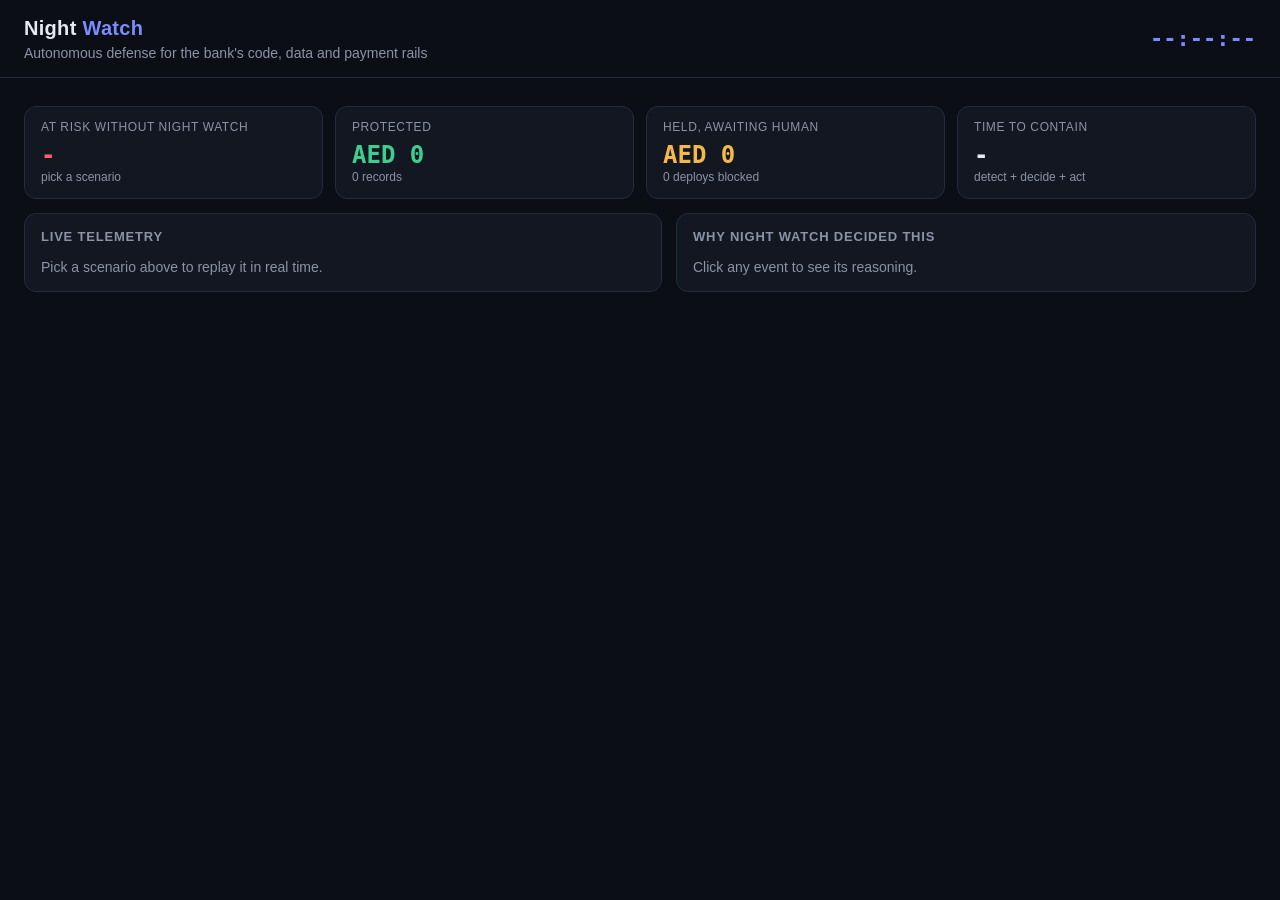
==== web/index.html @ d63eaabb "Night Watch v1: autonomous defense for code, data and payment rails Detection engine, diff scanner, " ====
<!doctype html>
<html lang="en">
<head>
<meta charset="utf-8">
<meta name="viewport" content="width=device-width, initial-scale=1">
<title>Night Watch</title>
<style>
  :root {
    --bg: #0b0e14; --panel: #121722; --panel2: #171d2b; --line: #232b3d;
    --text: #e6e9f0; --muted: #8b93a7; --accent: #7c8cff;
    --ok: #3ecf8e; --warn: #f5b84a; --bad: #ff5d6c; --devin: #31c6c6;
    --mono: ui-monospace, SFMono-Regular, Menlo, Consolas, monospace;
  }
  * { box-sizing: border-box; }
  body { margin: 0; background: var(--bg); color: var(--text);
         font: 14px/1.45 -apple-system, BlinkMacSystemFont, "Segoe UI", Inter, sans-serif; }
  header { display: flex; align-items: center; gap: 16px; padding: 14px 24px; border-bottom: 1px solid var(--line); }
  .logo { font-weight: 700; font-size: 20px; letter-spacing: .3px; }
  .logo span { color: var(--accent); }
  .tag { color: var(--muted); }
  .clock { margin-left: auto; font: 600 22px var(--mono); color: var(--accent); }
  .bar { display: flex; flex-wrap: wrap; gap: 8px; padding: 14px 24px; }
  button { font: inherit; cursor: pointer; border-radius: 8px; border: 1px solid var(--line);
           background: var(--panel2); color: var(--text); padding: 8px 14px; }
  button:hover { border-color: var(--accent); }
  button.active { background: var(--accent); border-color: var(--accent); color: #fff; }
  button:disabled { opacity: .5; cursor: default; }
  .kpis { display: grid; grid-template-columns: repeat(4, 1fr); gap: 12px; padding: 0 24px 14px; }
  .kpi { background: var(--panel); border: 1px solid var(--line); border-radius: 12px; padding: 12px 16px; }
  .kpi .label { color: var(--muted); font-size: 12px; text-transform: uppercase; letter-spacing: .6px; }
  .kpi .value { font: 700 24px var(--mono); margin-top: 4px; }
  .kpi .sub { color: var(--muted); font-size: 12px; }
  .bad { color: var(--bad); } .ok { color: var(--ok); } .warn { color: var(--warn); }
  main { display: grid; grid-template-columns: minmax(0, 1.1fr) minmax(0, 1fr); gap: 14px; padding: 0 24px 24px; }
  .panel { background: var(--panel); border: 1px solid var(--line); border-radius: 12px; padding: 14px 16px; min-width: 0; }
  .panel h2 { margin: 0 0 10px; font-size: 13px; text-transform: uppercase; letter-spacing: .8px; color: var(--muted); }
  #feed { display: flex; flex-direction: column; gap: 8px; max-height: 64vh; overflow: auto; }
  .ev { display: grid; grid-template-columns: 54px 1fr auto; gap: 10px; align-items: center; padding: 10px 12px;
        background: var(--panel2); border: 1px solid var(--line); border-left: 4px solid var(--ok);
        border-radius: 8px; cursor: pointer; animation: in .25s ease-out; }
  .ev.CONTAIN { border-left-color: var(--warn); } .ev.BLOCK { border-left-color: var(--bad); }
  .ev.sel { outline: 1px solid var(--accent); }
  .ev time { font: 12px var(--mono); color: var(--muted); }
  .ev .desc { overflow: hidden; text-overflow: ellipsis; }
  .ev .meta { font-size: 12px; color: var(--muted); }
  .badge { font: 700 11px var(--mono); padding: 3px 8px; border-radius: 6px; }
  .badge.ALLOW { background: #173b2c; color: var(--ok); } .badge.CONTAIN { background: #3d3016; color: var(--warn); }
  .badge.BLOCK { background: #45161d; color: var(--bad); }
  .score { height: 4px; background: var(--line); border-radius: 2px; margin-top: 6px; }
  .score i { display: block; height: 100%; border-radius: 2px; }
  .right { display: flex; flex-direction: column; gap: 14px; min-width: 0; }
  .sig { display: grid; grid-template-columns: 40px 1fr; gap: 8px; padding: 6px 0; border-bottom: 1px dashed var(--line); }
  .sig b { font: 700 13px var(--mono); color: var(--bad); }
  .sig code { display: block; font: 12px var(--mono); color: var(--warn); margin-top: 2px; word-break: break-all; }
  .sig .c { font: 600 11px var(--mono); color: var(--muted); }
  ol.play { margin: 6px 0 0; padding-left: 20px; } ol.play li { margin: 3px 0; animation: in .3s ease-out both; }
  .explain { color: var(--muted); margin-bottom: 8px; }
  pre.diff { font: 12px/1.5 var(--mono); background: #0d111a; border: 1px solid var(--line); border-radius: 8px;
             padding: 10px; overflow: auto; margin: 8px 0 0; }
  pre.diff .a { color: var(--ok); } pre.diff .r { color: var(--bad); }
  pre.diff .flag { background: rgba(255, 93, 108, .18); outline: 1px solid rgba(255,93,108,.5); }
  #pager { display: none; border-color: var(--bad); box-shadow: 0 0 0 1px var(--bad), 0 0 30px rgba(255,93,108,.25); }
  #pager .t { font-weight: 700; font-size: 16px; }
  #pager .btns { display: flex; gap: 8px; margin-top: 10px; flex-wrap: wrap; }
  #pager .yes { background: var(--bad); border-color: var(--bad); color: #fff; }
  #devin { display: none; border-color: var(--devin); }
  #devin h2 { color: var(--devin); }
  #devin pre { white-space: pre-wrap; font: 12px/1.5 var(--mono); background: #0d1a1a; border: 1px solid #1d4444;
               border-radius: 8px; padding: 10px; margin: 8px 0; max-height: 220px; overflow: auto; }
  .pulse { display: inline-block; width: 8px; height: 8px; border-radius: 50%; background: var(--devin);
           margin-right: 6px; animation: pulse 1.2s infinite; }
  .empty { color: var(--muted); }
  @keyframes in { from { opacity: 0; transform: translateY(-4px); } to { opacity: 1; transform: none; } }
  @keyframes pulse { 50% { opacity: .2; } }
  @media (max-width: 900px) {
    main { grid-template-columns: 1fr; } .kpis { grid-template-columns: repeat(2, 1fr); }
    header, .bar, .kpis, main { padding-left: 16px; padding-right: 16px; }
  }
</style>
</head>
<body>
<header>
  <div>
    <div class="logo">Night <span>Watch</span></div>
    <div class="tag">Autonomous defense for the bank's code, data and payment rails</div>
  </div>
  <div class="clock" id="clock">--:--:--</div>
</header>

<div class="bar" id="scenarios"></div>

<section class="kpis">
  <div class="kpi"><div class="label">At risk without Night Watch</div>
    <div class="value bad" id="k-risk">-</div><div class="sub" id="k-risk-sub">pick a scenario</div></div>
  <div class="kpi"><div class="label">Protected</div>
    <div class="value ok" id="k-prot">AED 0</div><div class="sub" id="k-prot-sub">0 records</div></div>
  <div class="kpi"><div class="label">Held, awaiting human</div>
    <div class="value warn" id="k-held">AED 0</div><div class="sub" id="k-held-sub">0 deploys blocked</div></div>
  <div class="kpi"><div class="label">Time to contain</div>
    <div class="value" id="k-lat">-</div><div class="sub">detect + decide + act</div></div>
</section>

<main>
  <section class="panel">
    <h2>Live telemetry</h2>
    <div id="feed"><div class="empty">Pick a scenario above to replay it in real time.</div></div>
  </section>
  <div class="right">
    <section class="panel" id="pager">
      <h2>Page to on-call engineer</h2>
      <div class="t" id="p-title"></div>
      <div id="p-body"></div>
      <div class="btns"><button class="yes" id="p-yes"></button><button id="p-no"></button></div>
      <div id="p-result"></div>
    </section>
    <section class="panel" id="devin">
      <h2><span class="pulse"></span>Devin: autonomous remediation</h2>
      <div id="d-status"></div>
      <pre id="d-task"></pre>
    </section>
    <section class="panel">
      <h2>Why Night Watch decided this</h2>
      <div id="detail" class="empty">Click any event to see its reasoning.</div>
    </section>
  </div>
</main>

<script>
const $ = (id) => document.getElementById(id);
const aed = (n) => "AED " + Math.round(n).toLocaleString("en-US");
const esc = (s) => String(s ?? "").replace(/[&<>"]/g, (c) => ({ "&": "&amp;", "<": "&lt;", ">": "&gt;", '"': "&quot;" }[c]));
const ICON = { api_call: "API", commit: "GIT", deploy: "CI", db_query: "DB" };
let source = null, decisions = {}, latencies = [], atRisk = null, pending = null;

async function loadScenarios() {
  const list = await (await fetch("/api/scenarios")).json();
  $("scenarios").innerHTML = list.map((s) => `<button data-id="${s.id}">${esc(s.name)}</button>`).join("");
  $("scenarios").querySelectorAll("button").forEach((b) => (b.onclick = () => run(b.dataset.id, b)));
}

function reset() {
  decisions = {}; latencies = []; pending = null;
  $("feed").innerHTML = ""; $("pager").style.display = "none"; $("devin").style.display = "none";
  $("detail").className = "empty"; $("detail").textContent = "Click any event to see its reasoning.";
  $("k-lat").textContent = "-"; totals({ protected_aed: 0, held_aed: 0, protected_rows: 0, blocked_deploys: 0 });
}

function run(id, btn) {
  if (source) source.close();
  document.querySelectorAll("#scenarios button").forEach((b) => b.classList.toggle("active", b === btn));
  reset();
  source = new EventSource("/api/run?scenario=" + id);
  source.addEventListener("start", (m) => {
    atRisk = JSON.parse(m.data).at_risk;
    const parts = [];
    if (atRisk.rows) parts.push(atRisk.rows.toLocaleString("en-US") + " customer records");
    if (atRisk.deploys) parts.push("backdoor in production");
    $("k-risk").textContent = atRisk.aed ? aed(atRisk.aed) : (atRisk.rows ? (atRisk.rows / 1e6).toFixed(1) + "M rows" : (atRisk.deploys ? "1 backdoor" : "AED 0"));
    $("k-risk-sub").textContent = parts.join(", ") || (atRisk.aed ? "drained to an offshore wallet" : "nothing malicious");
  });
  source.addEventListener("decision", (m) => onDecision(JSON.parse(m.data)));
  source.addEventListener("devin", (m) => onDevin(JSON.parse(m.data)));
  source.addEventListener("done", () => source.close());
}

function totals(t) {
  const rows = (t.protected_rows || 0).toLocaleString("en-US") + " customer records";
  $("k-prot").textContent = !t.protected_aed && t.protected_rows ? (t.protected_rows / 1e6).toFixed(1) + "M rows" : aed(t.protected_aed);
  $("k-prot-sub").textContent = t.protected_rows ? rows + " never left" : "never left the bank";
  $("k-held").textContent = aed(t.held_aed);
  $("k-held-sub").textContent = (t.blocked_deploys || 0) + " deploys blocked";
}

function onDecision({ decision: d, totals: t, prompt }) {
  decisions[d.event_id] = d;
  $("clock").textContent = d.ts.slice(11, 19);
  latencies.push(d.latency_ms);
  if (d.action !== "ALLOW") $("k-lat").textContent = d.latency_ms.toFixed(2) + " ms";
  const col = d.action === "BLOCK" ? "var(--bad)" : d.action === "CONTAIN" ? "var(--warn)" : "var(--ok)";
  const el = document.createElement("div");
  el.className = "ev " + d.action;
  el.innerHTML = `<div><b>${ICON[d.kind] || "EV"}</b><br><time>${d.ts.slice(11, 19)}</time></div>
    <div style="min-width:0"><div class="desc">${esc(d.description)}</div>
      <div class="meta">${esc(d.identity)} · ${esc(d.network || "")} · risk ${d.score}/100</div>
      <div class="score"><i style="width:${d.score}%;background:${col}"></i></div></div>
    <span class="badge ${d.action}">${d.action}</span>`;
  el.onclick = () => show(d.event_id, el);
  $("feed").prepend(el);
  totals(t);
  if (d.action !== "ALLOW" && (!document.querySelector(".ev.sel") || prompt)) show(d.event_id, el);
  if (prompt) page(prompt);
}

function show(id, el) {
  const d = decisions[id];
  document.querySelectorAll(".ev").forEach((x) => x.classList.toggle("sel", x === el));
  const flagged = new Set(d.signals.map((s) => s.evidence).filter(Boolean));
  let html = `<div class="explain">${esc(d.explanation)}</div>`;
  if (d.signals.length) {
    html += d.signals.map((s) => `<div class="sig"><b>+${s.weight}</b><div>${esc(s.reason)} <span class="c">${s.code}</span>
      ${s.evidence && d.kind === "commit" ? `<code>${esc(s.evidence)}</code>` : ""}</div></div>`).join("");
  }
  if (d.diff) {
    html += `<pre class="diff">${d.diff.split("\n").map((l) => {
      const body = l.slice(1).trim();
      const cls = l.startsWith("+") && !l.startsWith("+++") ? "a" : l.startsWith("-") && !l.startsWith("---") ? "r" : "";
      return `<span class="${cls} ${flagged.has(body) ? "flag" : ""}">${esc(l)}</span>`;
    }).join("\n")}</pre>`;
  }
  if (d.playbook.length) {
    html += `<h2 style="margin-top:12px">Autonomous response</h2><ol class="play">` +
      d.playbook.map((p, i) => `<li style="animation-delay:${i * 0.18}s">${esc(p)}</li>`).join("") + "</ol>";
  }
  $("detail").className = ""; $("detail").innerHTML = html;
}

function page(p) {
  pending = p;
  $("pager").style.display = "block";
  $("p-title").textContent = p.title; $("p-body").textContent = p.body;
  $("p-yes").textContent = p.yes; $("p-no").textContent = p.no; $("p-result").innerHTML = "";
  $("p-yes").disabled = $("p-no").disabled = false;
}

async function respond(confirmed) {
  if (!pending) return;
  $("p-yes").disabled = $("p-no").disabled = true;
  const r = await (await fetch("/api/respond", { method: "POST", headers: { "Content-Type": "application/json" },
    body: JSON.stringify({ event_id: pending.event_id, confirmed }) })).json();
  $("p-result").innerHTML = `<ol class="play">${r.steps.map((s) => `<li>${esc(s)}</li>`).join("")}</ol>`;
  totals(r.totals); pending = null;
}
$("p-yes").onclick = () => respond(true);
$("p-no").onclick = () => respond(false);

function onDevin(r) {
  $("devin").style.display = "block";
  const st = {
    sent: `Session opened: <a style="color:var(--devin)" href="${esc(r.session)}" target="_blank">${esc(r.session)}</a>`,
    dry_run: "Dry run (no DEVIN_API_KEY set). This is the task Night Watch hands to Devin:",
    error: "Could not reach Devin (" + esc(r.error) + "). Task:",
  }[r.status];
  $("d-status").innerHTML = st; $("d-task").textContent = r.task;
}

loadScenarios();
</script>
</body>
</html>
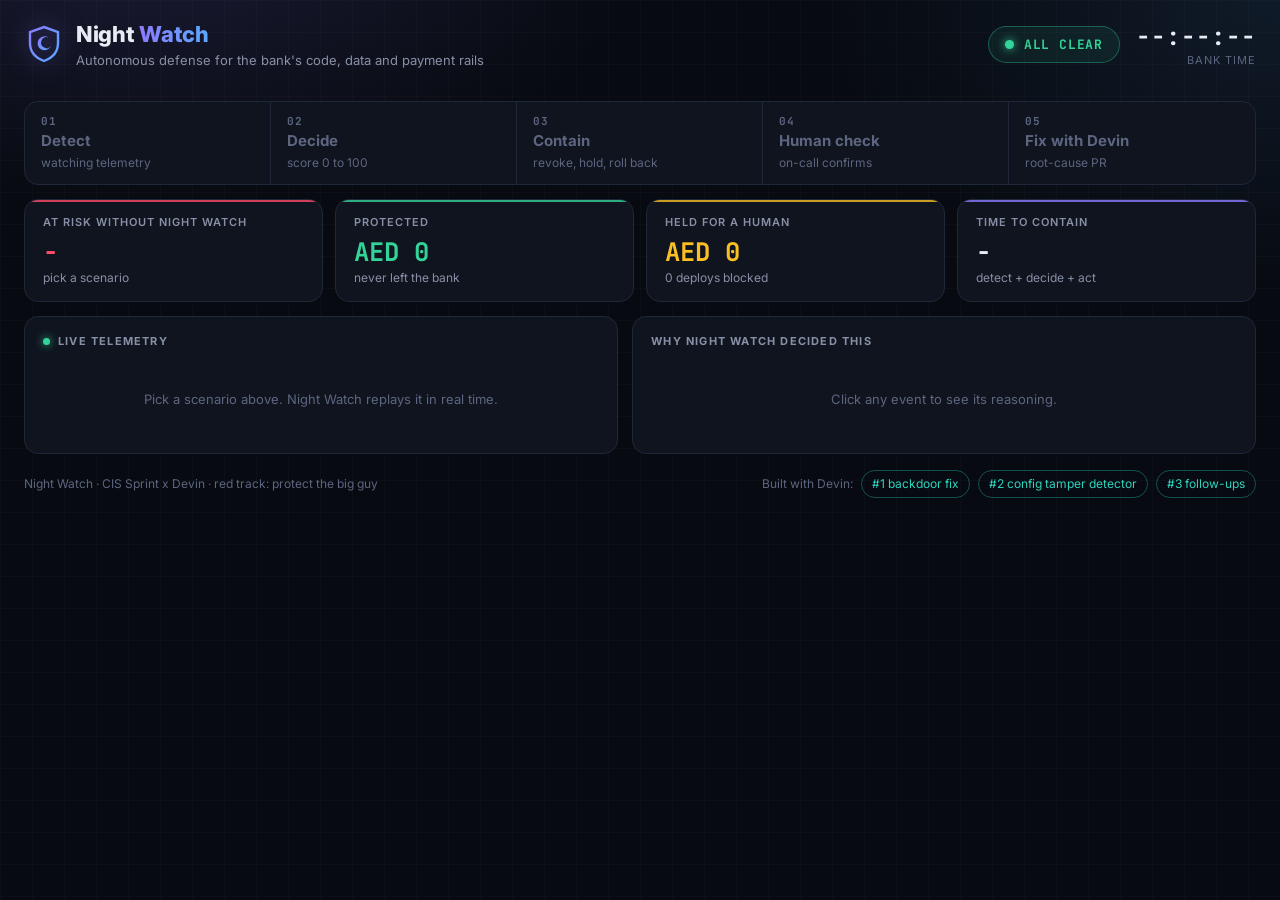
==== commit a0c7390c: "Dashboard redesign (same file as Saif-616/CIS-Hackathon design-v2) Co-Authored-By: Claude Opus 5.5 <" ====
--- a/web/index.html
+++ b/web/index.html
@@ -4,149 +4,327 @@
 <meta charset="utf-8">
 <meta name="viewport" content="width=device-width, initial-scale=1">
 <title>Night Watch</title>
+<link rel="preconnect" href="https://fonts.googleapis.com">
+<link rel="preconnect" href="https://fonts.gstatic.com" crossorigin>
+<link href="https://fonts.googleapis.com/css2?family=Inter:wght@400;500;600;700;800&family=JetBrains+Mono:wght@400;600;700&display=swap" rel="stylesheet">
 <style>
   :root {
-    --bg: #0b0e14; --panel: #121722; --panel2: #171d2b; --line: #232b3d;
-    --text: #e6e9f0; --muted: #8b93a7; --accent: #7c8cff;
-    --ok: #3ecf8e; --warn: #f5b84a; --bad: #ff5d6c; --devin: #31c6c6;
-    --mono: ui-monospace, SFMono-Regular, Menlo, Consolas, monospace;
+    --bg: #070a10; --panel: #0f141e; --panel2: #141b28; --line: #1f2838; --line2: #2a3549;
+    --text: #e8ebf2; --muted: #8790a6; --dim: #5d6680; --accent: #8b7bff; --accent2: #5aa9ff;
+    --ok: #34d399; --warn: #fbbf24; --bad: #ff4d6a; --devin: #2dd4bf;
+    --sans: Inter, -apple-system, BlinkMacSystemFont, "Segoe UI", sans-serif;
+    --mono: "JetBrains Mono", ui-monospace, SFMono-Regular, Menlo, Consolas, monospace;
   }
   * { box-sizing: border-box; }
-  body { margin: 0; background: var(--bg); color: var(--text);
-         font: 14px/1.45 -apple-system, BlinkMacSystemFont, "Segoe UI", Inter, sans-serif; }
-  header { display: flex; align-items: center; gap: 16px; padding: 14px 24px; border-bottom: 1px solid var(--line); }
-  .logo { font-weight: 700; font-size: 20px; letter-spacing: .3px; }
-  .logo span { color: var(--accent); }
-  .tag { color: var(--muted); }
-  .clock { margin-left: auto; font: 600 22px var(--mono); color: var(--accent); }
-  .bar { display: flex; flex-wrap: wrap; gap: 8px; padding: 14px 24px; }
-  button { font: inherit; cursor: pointer; border-radius: 8px; border: 1px solid var(--line);
-           background: var(--panel2); color: var(--text); padding: 8px 14px; }
-  button:hover { border-color: var(--accent); }
-  button.active { background: var(--accent); border-color: var(--accent); color: #fff; }
-  button:disabled { opacity: .5; cursor: default; }
-  .kpis { display: grid; grid-template-columns: repeat(4, 1fr); gap: 12px; padding: 0 24px 14px; }
-  .kpi { background: var(--panel); border: 1px solid var(--line); border-radius: 12px; padding: 12px 16px; }
-  .kpi .label { color: var(--muted); font-size: 12px; text-transform: uppercase; letter-spacing: .6px; }
-  .kpi .value { font: 700 24px var(--mono); margin-top: 4px; }
-  .kpi .sub { color: var(--muted); font-size: 12px; }
+  html, body { margin: 0; }
+  body { background: var(--bg); color: var(--text); font: 14px/1.5 var(--sans); min-height: 100vh;
+         background-image:
+           radial-gradient(900px 500px at 10% -10%, rgba(139,123,255,.16), transparent 60%),
+           radial-gradient(800px 500px at 100% 0%, rgba(90,169,255,.10), transparent 60%),
+           linear-gradient(rgba(255,255,255,.018) 1px, transparent 1px),
+           linear-gradient(90deg, rgba(255,255,255,.018) 1px, transparent 1px);
+         background-size: auto, auto, 32px 32px, 32px 32px; }
+  body.attack { background-image:
+           radial-gradient(900px 500px at 10% -10%, rgba(255,77,106,.20), transparent 60%),
+           radial-gradient(800px 500px at 100% 0%, rgba(255,77,106,.10), transparent 60%),
+           linear-gradient(rgba(255,255,255,.018) 1px, transparent 1px),
+           linear-gradient(90deg, rgba(255,255,255,.018) 1px, transparent 1px);
+         background-size: auto, auto, 32px 32px, 32px 32px; }
+  .wrap { max-width: 1480px; margin: 0 auto; padding: 0 24px 28px; }
+  a { color: var(--accent2); }
+
+  /* header */
+  header { display: flex; align-items: center; gap: 18px; padding: 18px 0 16px; }
+  .brand { display: flex; align-items: center; gap: 12px; }
+  .brand svg { width: 40px; height: 40px; filter: drop-shadow(0 0 12px rgba(139,123,255,.55)); }
+  .logo { font-weight: 800; font-size: 22px; letter-spacing: -.3px; }
+  .logo span { background: linear-gradient(90deg, var(--accent), var(--accent2)); -webkit-background-clip: text;
+               background-clip: text; color: transparent; }
+  .tag { color: var(--muted); font-size: 13px; }
+  .hright { margin-left: auto; display: flex; align-items: center; gap: 16px; }
+  .status { display: flex; align-items: center; gap: 10px; padding: 9px 16px; border-radius: 999px;
+            border: 1px solid rgba(52,211,153,.35); background: rgba(52,211,153,.08); color: var(--ok);
+            font: 700 13px var(--mono); letter-spacing: .8px; transition: all .3s; white-space: nowrap; }
+  .status i { width: 9px; height: 9px; border-radius: 50%; background: currentColor; box-shadow: 0 0 10px currentColor; }
+  .status.attack { color: var(--bad); border-color: rgba(255,77,106,.5); background: rgba(255,77,106,.12); animation: throb 1s infinite; }
+  .status.contained { color: var(--warn); border-color: rgba(251,191,36,.45); background: rgba(251,191,36,.10); }
+  .status.secured { color: var(--ok); border-color: rgba(52,211,153,.5); background: rgba(52,211,153,.12); }
+  .clockbox { text-align: right; }
+  .clock { font: 700 24px var(--mono); color: var(--text); letter-spacing: 1px; }
+  .clocklbl { font-size: 11px; color: var(--dim); text-transform: uppercase; letter-spacing: 1px; }
+
+  /* scenarios */
+  .scen { display: grid; grid-template-columns: repeat(5, minmax(0, 1fr)); gap: 10px; margin-bottom: 14px; }
+  .sc { text-align: left; cursor: pointer; border-radius: 14px; border: 1px solid var(--line); background: var(--panel);
+        color: var(--text); padding: 12px 14px; font: inherit; transition: transform .15s, border-color .15s, background .15s; }
+  .sc:hover { transform: translateY(-2px); border-color: var(--line2); }
+  .sc .ic { font: 700 11px var(--mono); padding: 3px 7px; border-radius: 6px; background: var(--panel2);
+            color: var(--muted); border: 1px solid var(--line2); }
+  .sc .nm { font-weight: 700; margin: 8px 0 2px; font-size: 14px; }
+  .sc .bl { color: var(--muted); font-size: 12px; line-height: 1.4; }
+  .sc.atk .ic { color: var(--bad); border-color: rgba(255,77,106,.3); }
+  .sc.safe .ic { color: var(--ok); border-color: rgba(52,211,153,.3); }
+  .sc.devinbuilt .nm::after { content: "built by Devin"; margin-left: 6px; font: 600 10px var(--mono); color: var(--devin);
+            border: 1px solid rgba(45,212,191,.4); border-radius: 5px; padding: 1px 5px; vertical-align: 2px; }
+  .sc.active { border-color: var(--accent); background: linear-gradient(180deg, rgba(139,123,255,.16), var(--panel));
+               box-shadow: 0 0 0 1px var(--accent), 0 8px 30px rgba(139,123,255,.18); }
+
+  /* kill chain */
+  .chain { display: grid; grid-template-columns: repeat(5, minmax(0, 1fr)); gap: 0; margin-bottom: 14px;
+           background: var(--panel); border: 1px solid var(--line); border-radius: 14px; overflow: hidden; }
+  .st { padding: 12px 16px; position: relative; color: var(--dim); transition: all .35s; border-right: 1px solid var(--line); }
+  .st:last-child { border-right: 0; }
+  .st .n { font: 700 11px var(--mono); letter-spacing: 1px; }
+  .st .l { font-weight: 700; font-size: 15px; margin-top: 2px; }
+  .st .d { font-size: 12px; margin-top: 2px; min-height: 18px; }
+  .st.on { color: var(--text); background: linear-gradient(180deg, rgba(255,77,106,.14), transparent); }
+  .st.on .n { color: var(--bad); }
+  .st.on.good { background: linear-gradient(180deg, rgba(52,211,153,.12), transparent); } .st.on.good .n { color: var(--ok); }
+  .st.on.dv { background: linear-gradient(180deg, rgba(45,212,191,.16), transparent); } .st.on.dv .n { color: var(--devin); }
+  .st.on .d { color: var(--muted); }
+  .st::after { content: ""; position: absolute; left: 0; bottom: 0; height: 3px; width: 0; transition: width .5s; background: var(--bad); }
+  .st.on::after { width: 100%; } .st.on.good::after { background: var(--ok); } .st.on.dv::after { background: var(--devin); }
+
+  /* kpis */
+  .kpis { display: grid; grid-template-columns: repeat(4, minmax(0, 1fr)); gap: 12px; margin-bottom: 14px; }
+  .kpi { background: var(--panel); border: 1px solid var(--line); border-radius: 14px; padding: 14px 18px; position: relative; overflow: hidden; }
+  .kpi::before { content: ""; position: absolute; inset: 0 0 auto 0; height: 2px; background: var(--c, var(--line2)); opacity: .8; }
+  .kpi .label { color: var(--muted); font-size: 11px; text-transform: uppercase; letter-spacing: 1px; font-weight: 600; }
+  .kpi .value { font: 700 clamp(18px, 2vw, 28px)/1.2 var(--mono); margin-top: 6px; white-space: nowrap; overflow: hidden; text-overflow: ellipsis; }
+  .kpi .sub { color: var(--muted); font-size: 12px; margin-top: 2px; }
   .bad { color: var(--bad); } .ok { color: var(--ok); } .warn { color: var(--warn); }
-  main { display: grid; grid-template-columns: minmax(0, 1.1fr) minmax(0, 1fr); gap: 14px; padding: 0 24px 24px; }
-  .panel { background: var(--panel); border: 1px solid var(--line); border-radius: 12px; padding: 14px 16px; min-width: 0; }
-  .panel h2 { margin: 0 0 10px; font-size: 13px; text-transform: uppercase; letter-spacing: .8px; color: var(--muted); }
-  #feed { display: flex; flex-direction: column; gap: 8px; max-height: 64vh; overflow: auto; }
-  .ev { display: grid; grid-template-columns: 54px 1fr auto; gap: 10px; align-items: center; padding: 10px 12px;
-        background: var(--panel2); border: 1px solid var(--line); border-left: 4px solid var(--ok);
-        border-radius: 8px; cursor: pointer; animation: in .25s ease-out; }
-  .ev.CONTAIN { border-left-color: var(--warn); } .ev.BLOCK { border-left-color: var(--bad); }
-  .ev.sel { outline: 1px solid var(--accent); }
-  .ev time { font: 12px var(--mono); color: var(--muted); }
-  .ev .desc { overflow: hidden; text-overflow: ellipsis; }
-  .ev .meta { font-size: 12px; color: var(--muted); }
-  .badge { font: 700 11px var(--mono); padding: 3px 8px; border-radius: 6px; }
-  .badge.ALLOW { background: #173b2c; color: var(--ok); } .badge.CONTAIN { background: #3d3016; color: var(--warn); }
-  .badge.BLOCK { background: #45161d; color: var(--bad); }
-  .score { height: 4px; background: var(--line); border-radius: 2px; margin-top: 6px; }
-  .score i { display: block; height: 100%; border-radius: 2px; }
+
+  /* layout */
+  main { display: grid; grid-template-columns: minmax(0, 1fr) minmax(0, 1.05fr); gap: 14px; }
+  .panel { background: var(--panel); border: 1px solid var(--line); border-radius: 14px; padding: 16px 18px; min-width: 0; }
+  .panel h2 { margin: 0 0 12px; font-size: 11px; text-transform: uppercase; letter-spacing: 1.2px; color: var(--muted); font-weight: 700;
+              display: flex; align-items: center; gap: 8px; }
+  .live { width: 7px; height: 7px; border-radius: 50%; background: var(--ok); box-shadow: 0 0 8px var(--ok); animation: pulse 1.4s infinite; }
+  #feed { display: flex; flex-direction: column; gap: 8px; max-height: 70vh; overflow: auto; }
+  .ev { display: grid; grid-template-columns: 44px minmax(0,1fr) auto; gap: 12px; align-items: center; padding: 11px 12px;
+        background: var(--panel2); border: 1px solid var(--line); border-radius: 10px; cursor: pointer; animation: in .3s ease-out;
+        transition: border-color .15s; }
+  .ev:hover { border-color: var(--line2); }
+  .ev.BLOCK { border-color: rgba(255,77,106,.35); background: linear-gradient(90deg, rgba(255,77,106,.10), var(--panel2) 40%); }
+  .ev.CONTAIN { border-color: rgba(251,191,36,.35); }
+  .ev.sel { box-shadow: 0 0 0 1px var(--accent); }
+  .ring { width: 44px; height: 44px; position: relative; }
+  .ring svg { transform: rotate(-90deg); }
+  .ring b { position: absolute; inset: 0; display: grid; place-items: center; font: 700 12px var(--mono); }
+  .ev .desc { font-weight: 600; overflow: hidden; text-overflow: ellipsis; white-space: nowrap; }
+  .ev .meta { font-size: 12px; color: var(--muted); overflow: hidden; text-overflow: ellipsis; white-space: nowrap; }
+  .ev .meta .k { font: 700 10px var(--mono); color: var(--text); background: var(--line); border-radius: 4px; padding: 1px 5px; margin-right: 6px; }
+  .badge { font: 700 11px var(--mono); padding: 4px 9px; border-radius: 6px; letter-spacing: .5px; }
+  .badge.ALLOW { background: rgba(52,211,153,.12); color: var(--ok); } .badge.CONTAIN { background: rgba(251,191,36,.14); color: var(--warn); }
+  .badge.BLOCK { background: rgba(255,77,106,.16); color: var(--bad); }
   .right { display: flex; flex-direction: column; gap: 14px; min-width: 0; }
-  .sig { display: grid; grid-template-columns: 40px 1fr; gap: 8px; padding: 6px 0; border-bottom: 1px dashed var(--line); }
-  .sig b { font: 700 13px var(--mono); color: var(--bad); }
-  .sig code { display: block; font: 12px var(--mono); color: var(--warn); margin-top: 2px; word-break: break-all; }
-  .sig .c { font: 600 11px var(--mono); color: var(--muted); }
-  ol.play { margin: 6px 0 0; padding-left: 20px; } ol.play li { margin: 3px 0; animation: in .3s ease-out both; }
-  .explain { color: var(--muted); margin-bottom: 8px; }
-  pre.diff { font: 12px/1.5 var(--mono); background: #0d111a; border: 1px solid var(--line); border-radius: 8px;
-             padding: 10px; overflow: auto; margin: 8px 0 0; }
-  pre.diff .a { color: var(--ok); } pre.diff .r { color: var(--bad); }
-  pre.diff .flag { background: rgba(255, 93, 108, .18); outline: 1px solid rgba(255,93,108,.5); }
-  #pager { display: none; border-color: var(--bad); box-shadow: 0 0 0 1px var(--bad), 0 0 30px rgba(255,93,108,.25); }
+
+  /* detail */
+  .dhead { display: flex; gap: 16px; align-items: center; margin-bottom: 12px; }
+  .gauge { flex: none; width: 92px; height: 92px; position: relative; }
+  .gauge svg { transform: rotate(-90deg); }
+  .gauge .v { position: absolute; inset: 0; display: grid; place-items: center; text-align: center; }
+  .gauge .v b { font: 800 26px/1 var(--mono); display: block; }
+  .gauge .v span { font-size: 10px; color: var(--muted); letter-spacing: 1px; }
+  .explain { color: var(--muted); font-size: 13px; }
+  .explain strong { color: var(--text); display: block; font-size: 15px; margin-bottom: 2px; }
+  .sig { display: grid; grid-template-columns: 46px minmax(0,1fr); gap: 10px; padding: 8px 0; border-top: 1px solid var(--line); }
+  .sig .w { font: 700 13px var(--mono); color: var(--bad); }
+  .sig .wb { height: 3px; border-radius: 2px; background: var(--bad); opacity: .7; margin-top: 5px; }
+  .sig code { display: block; font: 12px var(--mono); color: var(--warn); margin-top: 3px; word-break: break-all; }
+  .sig .c { font: 600 10px var(--mono); color: var(--dim); margin-left: 4px; }
+  h3 { margin: 14px 0 6px; font-size: 11px; text-transform: uppercase; letter-spacing: 1.2px; color: var(--muted); }
+  ol.play { margin: 0; padding: 0; list-style: none; counter-reset: s; }
+  ol.play li { counter-increment: s; display: grid; grid-template-columns: 24px 1fr; gap: 8px; padding: 4px 0; animation: in .35s ease-out both; }
+  ol.play li::before { content: "✓"; color: var(--ok); font-weight: 700; text-align: center; }
+  pre.diff { font: 12px/1.6 var(--mono); background: #0a0e16; border: 1px solid var(--line); border-radius: 10px;
+             padding: 10px 12px; overflow: auto; margin: 10px 0 0; }
+  pre.diff .a { color: var(--ok); } pre.diff .r { color: #ff8a9b; } pre.diff .h { color: var(--dim); }
+  pre.diff .flag { background: rgba(255,77,106,.16); box-shadow: inset 3px 0 0 var(--bad); display: inline-block; width: 100%; }
+  .empty { color: var(--muted); }
+  .hint { color: var(--dim); font-size: 13px; padding: 28px 8px; text-align: center; }
+
+  /* pager */
+  #pager { display: none; border-color: rgba(255,77,106,.6); box-shadow: 0 0 0 1px rgba(255,77,106,.4), 0 10px 40px rgba(255,77,106,.18); animation: in .3s ease-out; }
+  .notif { display: flex; gap: 12px; align-items: flex-start; }
+  .notif .app { flex: none; width: 38px; height: 38px; border-radius: 10px; display: grid; place-items: center;
+                background: linear-gradient(135deg, var(--bad), #b0244a); font: 800 13px var(--mono); }
   #pager .t { font-weight: 700; font-size: 16px; }
-  #pager .btns { display: flex; gap: 8px; margin-top: 10px; flex-wrap: wrap; }
-  #pager .yes { background: var(--bad); border-color: var(--bad); color: #fff; }
-  #devin { display: none; border-color: var(--devin); }
+  #p-body { color: var(--muted); }
+  .btns { display: flex; gap: 8px; margin-top: 12px; flex-wrap: wrap; }
+  .btn { font: 600 13px var(--sans); cursor: pointer; border-radius: 9px; border: 1px solid var(--line2);
+         background: var(--panel2); color: var(--text); padding: 9px 16px; }
+  .btn:hover { border-color: var(--muted); }
+  .btn.yes { background: var(--bad); border-color: var(--bad); color: #fff; }
+  .btn:disabled { opacity: .45; cursor: default; }
+  #p-result { margin-top: 10px; }
+
+  /* devin */
+  #devin { display: none; border-color: rgba(45,212,191,.5); background: linear-gradient(180deg, rgba(45,212,191,.07), var(--panel) 50%);
+           animation: in .3s ease-out; }
   #devin h2 { color: var(--devin); }
-  #devin pre { white-space: pre-wrap; font: 12px/1.5 var(--mono); background: #0d1a1a; border: 1px solid #1d4444;
-               border-radius: 8px; padding: 10px; margin: 8px 0; max-height: 220px; overflow: auto; }
-  .pulse { display: inline-block; width: 8px; height: 8px; border-radius: 50%; background: var(--devin);
-           margin-right: 6px; animation: pulse 1.2s infinite; }
-  .empty { color: var(--muted); }
-  @keyframes in { from { opacity: 0; transform: translateY(-4px); } to { opacity: 1; transform: none; } }
-  @keyframes pulse { 50% { opacity: .2; } }
+  .dsteps { display: grid; grid-template-columns: repeat(3, minmax(0, 1fr)); gap: 8px; margin-bottom: 10px; }
+  .ds { border: 1px solid rgba(45,212,191,.25); border-radius: 10px; padding: 8px 10px; font-size: 12px; color: var(--muted); }
+  .ds b { display: block; color: var(--text); font-size: 13px; }
+  .ds.done { border-color: rgba(45,212,191,.6); } .ds.done b::before { content: "✓ "; color: var(--devin); }
+  #devin pre { white-space: pre-wrap; font: 12px/1.55 var(--mono); background: #071312; border: 1px solid rgba(45,212,191,.2);
+               border-radius: 10px; padding: 10px 12px; margin: 8px 0 0; max-height: 200px; overflow: auto; color: #b9efe7; }
+  .pulse { display: inline-block; width: 8px; height: 8px; border-radius: 50%; background: var(--devin); animation: pulse 1.2s infinite; }
+
+  footer { display: flex; flex-wrap: wrap; gap: 10px; align-items: center; justify-content: space-between;
+           margin-top: 16px; color: var(--dim); font-size: 12px; }
+  .built { display: flex; gap: 8px; flex-wrap: wrap; align-items: center; }
+  .built a { color: var(--devin); text-decoration: none; border: 1px solid rgba(45,212,191,.35); border-radius: 999px; padding: 4px 10px; }
+  .built a:hover { background: rgba(45,212,191,.1); }
+
+  @keyframes in { from { opacity: 0; transform: translateY(-6px); } to { opacity: 1; transform: none; } }
+  @keyframes pulse { 50% { opacity: .25; } }
+  @keyframes throb { 50% { box-shadow: 0 0 24px rgba(255,77,106,.45); } }
+  @media (max-width: 1100px) { .scen { grid-template-columns: repeat(3, minmax(0, 1fr)); } }
   @media (max-width: 900px) {
-    main { grid-template-columns: 1fr; } .kpis { grid-template-columns: repeat(2, 1fr); }
-    header, .bar, .kpis, main { padding-left: 16px; padding-right: 16px; }
+    .wrap { padding: 0 16px 24px; }
+    main { grid-template-columns: 1fr; } .kpis { grid-template-columns: repeat(2, minmax(0, 1fr)); }
+    .scen { grid-template-columns: repeat(2, minmax(0, 1fr)); }
+    .chain { grid-template-columns: repeat(5, minmax(0, 1fr)); } .st { padding: 10px 8px; } .st .d { display: none; } .st .l { font-size: 12px; }
+    header { flex-wrap: wrap; } .hright { margin-left: 0; width: 100%; justify-content: space-between; }
+    .tag { display: none; }
+    .kpi .value { white-space: normal; }
   }
 </style>
 </head>
 <body>
+<div class="wrap">
 <header>
-  <div>
-    <div class="logo">Night <span>Watch</span></div>
-    <div class="tag">Autonomous defense for the bank's code, data and payment rails</div>
+  <div class="brand">
+    <svg viewBox="0 0 40 40" aria-hidden="true">
+      <defs><linearGradient id="g" x1="0" y1="0" x2="1" y2="1"><stop offset="0" stop-color="#8b7bff"/><stop offset="1" stop-color="#5aa9ff"/></linearGradient></defs>
+      <path d="M20 3 L34 8 V19 C34 28 28 34 20 37 C12 34 6 28 6 19 V8 Z" fill="none" stroke="url(#g)" stroke-width="2.4"/>
+      <path d="M24.5 13.5 a7 7 0 1 0 2.5 8.5 a5.5 5.5 0 1 1 -2.5 -8.5 z" fill="url(#g)"/>
+    </svg>
+    <div>
+      <div class="logo">Night <span>Watch</span></div>
+      <div class="tag">Autonomous defense for the bank's code, data and payment rails</div>
+    </div>
   </div>
-  <div class="clock" id="clock">--:--:--</div>
+  <div class="hright">
+    <div class="status" id="status"><i></i><span id="status-t">ALL CLEAR</span></div>
+    <div class="clockbox"><div class="clock" id="clock">--:--:--</div><div class="clocklbl">bank time</div></div>
+  </div>
 </header>
 
-<div class="bar" id="scenarios"></div>
+<section class="scen" id="scenarios"></section>
+
+<section class="chain" id="chain">
+  <div class="st" data-s="detect"><div class="n">01</div><div class="l">Detect</div><div class="d" id="c-detect">watching telemetry</div></div>
+  <div class="st" data-s="decide"><div class="n">02</div><div class="l">Decide</div><div class="d" id="c-decide">score 0 to 100</div></div>
+  <div class="st" data-s="contain"><div class="n">03</div><div class="l">Contain</div><div class="d" id="c-contain">revoke, hold, roll back</div></div>
+  <div class="st" data-s="human"><div class="n">04</div><div class="l">Human check</div><div class="d" id="c-human">on-call confirms</div></div>
+  <div class="st" data-s="devin"><div class="n">05</div><div class="l">Fix with Devin</div><div class="d" id="c-devin">root-cause PR</div></div>
+</section>
 
 <section class="kpis">
-  <div class="kpi"><div class="label">At risk without Night Watch</div>
+  <div class="kpi" style="--c:var(--bad)"><div class="label">At risk without Night Watch</div>
     <div class="value bad" id="k-risk">-</div><div class="sub" id="k-risk-sub">pick a scenario</div></div>
-  <div class="kpi"><div class="label">Protected</div>
-    <div class="value ok" id="k-prot">AED 0</div><div class="sub" id="k-prot-sub">0 records</div></div>
-  <div class="kpi"><div class="label">Held, awaiting human</div>
+  <div class="kpi" style="--c:var(--ok)"><div class="label">Protected</div>
+    <div class="value ok" id="k-prot">AED 0</div><div class="sub" id="k-prot-sub">never left the bank</div></div>
+  <div class="kpi" style="--c:var(--warn)"><div class="label">Held for a human</div>
     <div class="value warn" id="k-held">AED 0</div><div class="sub" id="k-held-sub">0 deploys blocked</div></div>
-  <div class="kpi"><div class="label">Time to contain</div>
+  <div class="kpi" style="--c:var(--accent)"><div class="label">Time to contain</div>
     <div class="value" id="k-lat">-</div><div class="sub">detect + decide + act</div></div>
 </section>
 
 <main>
   <section class="panel">
-    <h2>Live telemetry</h2>
-    <div id="feed"><div class="empty">Pick a scenario above to replay it in real time.</div></div>
+    <h2><span class="live"></span>Live telemetry</h2>
+    <div id="feed"><div class="hint">Pick a scenario above. Night Watch replays it in real time.</div></div>
   </section>
   <div class="right">
     <section class="panel" id="pager">
       <h2>Page to on-call engineer</h2>
-      <div class="t" id="p-title"></div>
-      <div id="p-body"></div>
-      <div class="btns"><button class="yes" id="p-yes"></button><button id="p-no"></button></div>
+      <div class="notif"><div class="app">NW</div>
+        <div><div class="t" id="p-title"></div><div id="p-body"></div>
+          <div class="btns"><button class="btn yes" id="p-yes"></button><button class="btn" id="p-no"></button></div></div></div>
       <div id="p-result"></div>
     </section>
     <section class="panel" id="devin">
       <h2><span class="pulse"></span>Devin: autonomous remediation</h2>
+      <div class="dsteps">
+        <div class="ds done"><b>Task written</b>exact lines and fixes</div>
+        <div class="ds" id="ds-session"><b>Session opened</b><span id="ds-session-t">via Devin API</span></div>
+        <div class="ds" id="ds-pr"><b>Fix PR</b>checks restored + tests</div>
+      </div>
       <div id="d-status"></div>
       <pre id="d-task"></pre>
     </section>
     <section class="panel">
       <h2>Why Night Watch decided this</h2>
-      <div id="detail" class="empty">Click any event to see its reasoning.</div>
+      <div id="detail" class="hint">Click any event to see its reasoning.</div>
     </section>
   </div>
 </main>
+
+<footer>
+  <div>Night Watch · CIS Sprint x Devin · red track: protect the big guy</div>
+  <div class="built">Built with Devin:
+    <a href="https://github.com/DaniyarUE/CIS-Hackathon/pull/1" target="_blank">#1 backdoor fix</a>
+    <a href="https://github.com/DaniyarUE/CIS-Hackathon/pull/2" target="_blank">#2 config tamper detector</a>
+    <a href="https://github.com/DaniyarUE/CIS-Hackathon/pull/3" target="_blank">#3 follow-ups</a>
+  </div>
+</footer>
+</div>
 
 <script>
 const $ = (id) => document.getElementById(id);
 const aed = (n) => "AED " + Math.round(n).toLocaleString("en-US");
 const esc = (s) => String(s ?? "").replace(/[&<>"]/g, (c) => ({ "&": "&amp;", "<": "&lt;", ">": "&gt;", '"': "&quot;" }[c]));
-const ICON = { api_call: "API", commit: "GIT", deploy: "CI", db_query: "DB" };
-let source = null, decisions = {}, latencies = [], atRisk = null, pending = null;
+const ICON = { api_call: "API", commit: "GIT", deploy: "CI", db_query: "DB", config_change: "CFG" };
+const SCEN = {
+  normal: { ic: "OK", cls: "safe", bl: "Payouts, a reviewed deploy, nightly jobs. Nothing should fire." },
+  drain:  { ic: "API", cls: "atk", bl: "Stolen partner key wires AED 450,000 to a crypto wallet at 2 AM." },
+  commit: { ic: "GIT", cls: "atk", bl: "Phished engineer pushes a backdoor into the payments service." },
+  exfil:  { ic: "DB", cls: "atk", bl: "Leaked credential dumps 3.3M customer records to an outside bucket." },
+  config: { ic: "CFG", cls: "atk devinbuilt", bl: "Insider switches off payment limits in production config." },
+};
+let source = null, decisions = {}, atRisk = null, pending = null, attacked = false, scenario = null;
 
 async function loadScenarios() {
   const list = await (await fetch("/api/scenarios")).json();
-  $("scenarios").innerHTML = list.map((s) => `<button data-id="${s.id}">${esc(s.name)}</button>`).join("");
+  $("scenarios").innerHTML = list.map((s) => {
+    const m = SCEN[s.id] || { ic: "EV", cls: "atk", bl: "" };
+    return `<button class="sc ${m.cls}" data-id="${s.id}"><span class="ic">${m.ic}</span>
+      <div class="nm">${esc(s.name)}</div><div class="bl">${esc(m.bl)}</div></button>`;
+  }).join("");
   $("scenarios").querySelectorAll("button").forEach((b) => (b.onclick = () => run(b.dataset.id, b)));
 }
 
+function setStatus(kind, text) {
+  $("status").className = "status " + kind; $("status-t").textContent = text;
+  document.body.classList.toggle("attack", kind === "attack");
+}
+
+function chain(step, text, cls = "") {
+  const el = document.querySelector(`.st[data-s="${step}"]`);
+  el.className = "st on " + cls;
+  if (text) $("c-" + step).textContent = text;
+}
+
+function resetChain() {
+  const d = { detect: "watching telemetry", decide: "score 0 to 100", contain: "revoke, hold, roll back",
+              human: "on-call confirms", devin: "root-cause PR" };
+  document.querySelectorAll(".st").forEach((el) => { el.className = "st"; $("c-" + el.dataset.s).textContent = d[el.dataset.s]; });
+}
+
 function reset() {
-  decisions = {}; latencies = []; pending = null;
+  decisions = {}; pending = null; attacked = false;
   $("feed").innerHTML = ""; $("pager").style.display = "none"; $("devin").style.display = "none";
-  $("detail").className = "empty"; $("detail").textContent = "Click any event to see its reasoning.";
-  $("k-lat").textContent = "-"; totals({ protected_aed: 0, held_aed: 0, protected_rows: 0, blocked_deploys: 0 });
+  $("detail").className = "hint"; $("detail").textContent = "Click any event to see its reasoning.";
+  $("k-lat").textContent = "-"; resetChain(); setStatus("", "WATCHING");
+  totals({ protected_aed: 0, held_aed: 0, protected_rows: 0, blocked_deploys: 0, rolled_back_controls: 0 });
 }
 
 function run(id, btn) {
   if (source) source.close();
+  scenario = id;
   document.querySelectorAll("#scenarios button").forEach((b) => b.classList.toggle("active", b === btn));
   reset();
   source = new EventSource("/api/run?scenario=" + id);
@@ -154,39 +332,72 @@
     atRisk = JSON.parse(m.data).at_risk;
     const parts = [];
     if (atRisk.rows) parts.push(atRisk.rows.toLocaleString("en-US") + " customer records");
-    if (atRisk.deploys) parts.push("backdoor in production");
-    $("k-risk").textContent = atRisk.aed ? aed(atRisk.aed) : (atRisk.rows ? (atRisk.rows / 1e6).toFixed(1) + "M rows" : (atRisk.deploys ? "1 backdoor" : "AED 0"));
+    if (atRisk.deploys) parts.push("backdoor heading to production");
+    if (atRisk.controls) parts.push("payment limits switched off");
+    $("k-risk").textContent = atRisk.aed ? aed(atRisk.aed) : (atRisk.rows ? (atRisk.rows / 1e6).toFixed(1) + "M records"
+      : (atRisk.deploys ? "1 backdoor" : (atRisk.controls ? plural(atRisk.controls, "control") + " off" : "AED 0")));
     $("k-risk-sub").textContent = parts.join(", ") || (atRisk.aed ? "drained to an offshore wallet" : "nothing malicious");
   });
   source.addEventListener("decision", (m) => onDecision(JSON.parse(m.data)));
   source.addEventListener("devin", (m) => onDevin(JSON.parse(m.data)));
-  source.addEventListener("done", () => source.close());
-}
+  source.addEventListener("done", () => {
+    source.close();
+    if (!attacked) { setStatus("secured", "ALL CLEAR"); chain("detect", "all events normal", "good"); chain("decide", "0 false positives", "good"); }
+  });
+}
+
+function plural(n, word) { return n + " " + word + (n === 1 ? "" : "s"); }
 
 function totals(t) {
-  const rows = (t.protected_rows || 0).toLocaleString("en-US") + " customer records";
-  $("k-prot").textContent = !t.protected_aed && t.protected_rows ? (t.protected_rows / 1e6).toFixed(1) + "M rows" : aed(t.protected_aed);
-  $("k-prot-sub").textContent = t.protected_rows ? rows + " never left" : "never left the bank";
+  const controlsOnly = !t.protected_aed && !t.protected_rows && t.rolled_back_controls;
+  if (!t.protected_aed && !t.protected_rows && !t.rolled_back_controls && t.blocked_deploys) {
+    $("k-prot").textContent = "Backdoor stopped";
+    $("k-prot-sub").textContent = "never reached production";
+    $("k-held").textContent = aed(t.held_aed);
+    $("k-held-sub").textContent = plural(t.blocked_deploys, "deploy") + " blocked";
+    return;
+  }
+  $("k-prot").textContent = controlsOnly ? plural(t.rolled_back_controls, "control") + " restored"
+    : (!t.protected_aed && t.protected_rows ? (t.protected_rows / 1e6).toFixed(1) + "M records" : aed(t.protected_aed));
+  $("k-prot-sub").textContent = controlsOnly ? "limits and checks rolled back"
+    : (t.protected_rows ? (t.protected_rows || 0).toLocaleString("en-US") + " records never left" : "never left the bank");
   $("k-held").textContent = aed(t.held_aed);
-  $("k-held-sub").textContent = (t.blocked_deploys || 0) + " deploys blocked";
+  $("k-held-sub").textContent = plural(t.blocked_deploys || 0, "deploy") + " blocked";
+}
+
+function color(d) { return d.action === "BLOCK" ? "var(--bad)" : d.action === "CONTAIN" ? "var(--warn)" : "var(--ok)"; }
+
+function ring(score, col, size, stroke) {
+  const r = (size - stroke) / 2, c = 2 * Math.PI * r;
+  return `<svg width="${size}" height="${size}"><circle cx="${size/2}" cy="${size/2}" r="${r}" fill="none" stroke="var(--line)" stroke-width="${stroke}"/>
+    <circle cx="${size/2}" cy="${size/2}" r="${r}" fill="none" stroke="${col}" stroke-width="${stroke}" stroke-linecap="round"
+      stroke-dasharray="${c}" stroke-dashoffset="${c * (1 - score / 100)}" style="transition:stroke-dashoffset .6s"/></svg>`;
 }
 
 function onDecision({ decision: d, totals: t, prompt }) {
   decisions[d.event_id] = d;
   $("clock").textContent = d.ts.slice(11, 19);
-  latencies.push(d.latency_ms);
-  if (d.action !== "ALLOW") $("k-lat").textContent = d.latency_ms.toFixed(2) + " ms";
-  const col = d.action === "BLOCK" ? "var(--bad)" : d.action === "CONTAIN" ? "var(--warn)" : "var(--ok)";
   const el = document.createElement("div");
   el.className = "ev " + d.action;
-  el.innerHTML = `<div><b>${ICON[d.kind] || "EV"}</b><br><time>${d.ts.slice(11, 19)}</time></div>
+  el.innerHTML = `<div class="ring">${ring(d.score, color(d), 44, 4)}<b>${d.score}</b></div>
     <div style="min-width:0"><div class="desc">${esc(d.description)}</div>
-      <div class="meta">${esc(d.identity)} · ${esc(d.network || "")} · risk ${d.score}/100</div>
-      <div class="score"><i style="width:${d.score}%;background:${col}"></i></div></div>
+      <div class="meta"><span class="k">${ICON[d.kind] || "EV"}</span>${d.ts.slice(11, 19)} · ${esc(d.identity)} · ${esc(d.network || "")}</div></div>
     <span class="badge ${d.action}">${d.action}</span>`;
   el.onclick = () => show(d.event_id, el);
   $("feed").prepend(el);
   totals(t);
+  if (d.action !== "ALLOW") {
+    $("k-lat").textContent = d.latency_ms.toFixed(2) + " ms";
+    if (!attacked) {
+      attacked = true;
+      setStatus("attack", "UNDER ATTACK");
+      chain("detect", plural(d.signals.length, "signal") + " fired");
+      chain("decide", `risk ${d.score}/100 → ${d.action}`);
+      setTimeout(() => { chain("contain", `in ${d.latency_ms.toFixed(2)} ms`); setStatus("contained", "CONTAINED"); }, 700);
+    }
+  } else if (!attacked) {
+    chain("detect", "all normal so far", "good");
+  }
   if (d.action !== "ALLOW" && (!document.querySelector(".ev.sel") || prompt)) show(d.event_id, el);
   if (prompt) page(prompt);
 }
@@ -195,21 +406,21 @@
   const d = decisions[id];
   document.querySelectorAll(".ev").forEach((x) => x.classList.toggle("sel", x === el));
   const flagged = new Set(d.signals.map((s) => s.evidence).filter(Boolean));
-  let html = `<div class="explain">${esc(d.explanation)}</div>`;
-  if (d.signals.length) {
-    html += d.signals.map((s) => `<div class="sig"><b>+${s.weight}</b><div>${esc(s.reason)} <span class="c">${s.code}</span>
-      ${s.evidence && d.kind === "commit" ? `<code>${esc(s.evidence)}</code>` : ""}</div></div>`).join("");
-  }
+  const verdict = { ALLOW: "Allowed", CONTAIN: "Contained", BLOCK: "Blocked" }[d.action];
+  let html = `<div class="dhead"><div class="gauge">${ring(d.score, color(d), 92, 8)}<div class="v"><div><b style="color:${color(d)}">${d.score}</b><span>RISK</span></div></div></div>
+    <div class="explain"><strong>${verdict}: ${esc(d.description)}</strong>${d.signals.length ? plural(d.signals.length, "reason") + ", each with points:" : "Matches this identity's normal behaviour."}</div></div>`;
+  html += d.signals.map((s) => `<div class="sig"><div><div class="w">+${s.weight}</div><div class="wb" style="width:${Math.min(46, Math.round(s.weight * 1.3))}px"></div></div>
+    <div>${esc(s.reason)}<span class="c">${s.code}</span>${s.evidence && d.kind === "commit" ? `<code>${esc(s.evidence)}</code>` : ""}</div></div>`).join("");
   if (d.diff) {
-    html += `<pre class="diff">${d.diff.split("\n").map((l) => {
+    html += `<h3>The commit, flagged lines highlighted</h3><pre class="diff">${d.diff.split("\n").map((l) => {
       const body = l.slice(1).trim();
-      const cls = l.startsWith("+") && !l.startsWith("+++") ? "a" : l.startsWith("-") && !l.startsWith("---") ? "r" : "";
+      const cls = l.startsWith("+++") || l.startsWith("---") || l.startsWith("@@") ? "h" : l.startsWith("+") ? "a" : l.startsWith("-") ? "r" : "";
       return `<span class="${cls} ${flagged.has(body) ? "flag" : ""}">${esc(l)}</span>`;
     }).join("\n")}</pre>`;
   }
   if (d.playbook.length) {
-    html += `<h2 style="margin-top:12px">Autonomous response</h2><ol class="play">` +
-      d.playbook.map((p, i) => `<li style="animation-delay:${i * 0.18}s">${esc(p)}</li>`).join("") + "</ol>";
+    html += `<h3>Autonomous response</h3><ol class="play">` +
+      d.playbook.map((p, i) => `<li style="animation-delay:${i * 0.15}s">${esc(p)}</li>`).join("") + "</ol>";
   }
   $("detail").className = ""; $("detail").innerHTML = html;
 }
@@ -220,6 +431,7 @@
   $("p-title").textContent = p.title; $("p-body").textContent = p.body;
   $("p-yes").textContent = p.yes; $("p-no").textContent = p.no; $("p-result").innerHTML = "";
   $("p-yes").disabled = $("p-no").disabled = false;
+  chain("human", "waiting for on-call");
 }
 
 async function respond(confirmed) {
@@ -229,6 +441,8 @@
     body: JSON.stringify({ event_id: pending.event_id, confirmed }) })).json();
   $("p-result").innerHTML = `<ol class="play">${r.steps.map((s) => `<li>${esc(s)}</li>`).join("")}</ol>`;
   totals(r.totals); pending = null;
+  chain("human", confirmed ? "incident confirmed" : "released as false positive", "good");
+  setStatus("secured", confirmed ? "SECURED" : "RELEASED");
 }
 $("p-yes").onclick = () => respond(true);
 $("p-no").onclick = () => respond(false);
@@ -236,11 +450,14 @@
 function onDevin(r) {
   $("devin").style.display = "block";
   const st = {
-    sent: `Session opened: <a style="color:var(--devin)" href="${esc(r.session)}" target="_blank">${esc(r.session)}</a>`,
-    dry_run: "Dry run (no DEVIN_API_KEY set). This is the task Night Watch hands to Devin:",
+    sent: `Live session: <a style="color:var(--devin)" href="${esc(r.session)}" target="_blank">${esc(r.session)}</a>`,
+    dry_run: "Dry run (no DEVIN_API_KEY set). This is the exact task Night Watch hands to Devin:",
     error: "Could not reach Devin (" + esc(r.error) + "). Task:",
   }[r.status];
   $("d-status").innerHTML = st; $("d-task").textContent = r.task;
+  if (r.status === "sent") { $("ds-session").classList.add("done"); $("ds-session-t").textContent = "live in Devin"; }
+  $("ds-pr").innerHTML = `<b>Fix PR</b><a style="color:var(--devin)" href="https://github.com/DaniyarUE/CIS-Hackathon/pull/1" target="_blank">see Devin's PR #1</a>`;
+  chain("devin", r.status === "sent" ? "Devin session opened" : "task handed to Devin", "dv");
 }
 
 loadScenarios();
